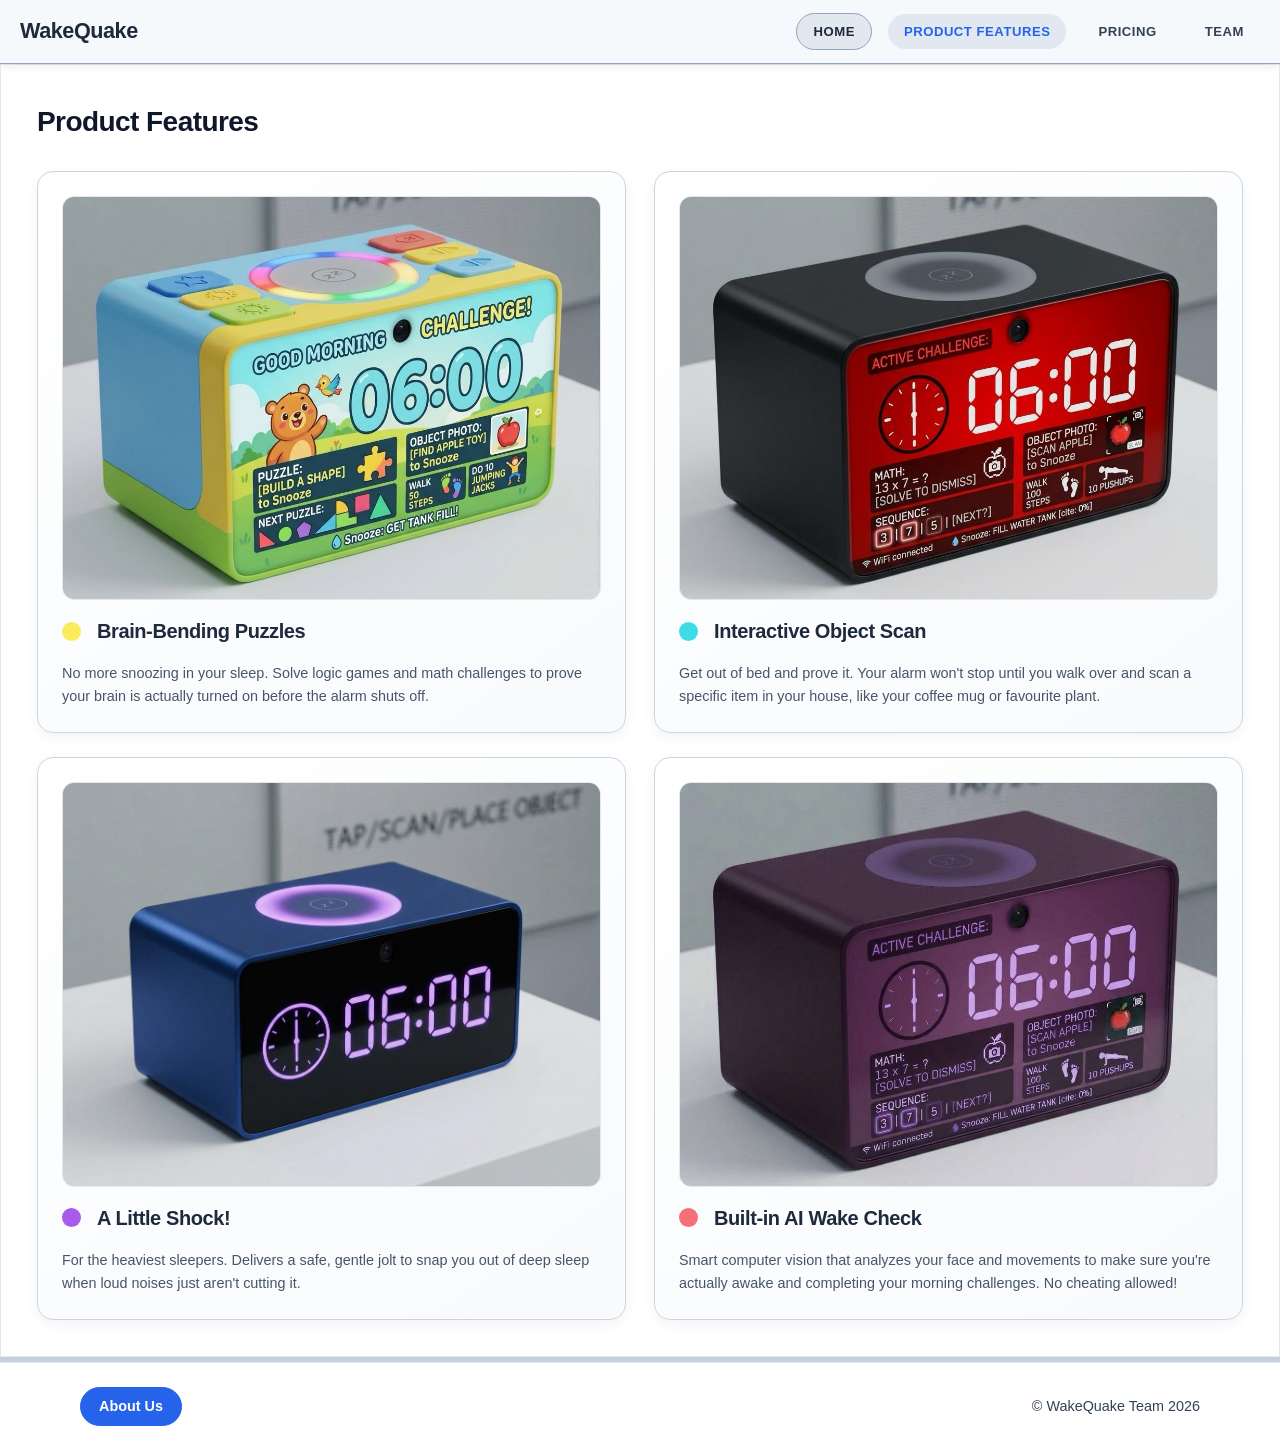
==== features.html @ b78702a9 "Add footers to all pages, update pricing cards, and clean up featured styles" ====
<!DOCTYPE html>
<html lang="en">
<head>
  <meta charset="UTF-8" />
  <meta name="viewport" content="width=device-width, initial-scale=1" />
  <title>WakeQuake - Product Features</title>
  <link rel="stylesheet" href="styles.css" />
</head>
<body>
  <!-- Persistent top navbar -->
  <header class="top-navbar">
    <div class="top-navbar-inner">
      <!-- Name linking to index.html -->
      <a href="index.html" class="brand-title">WakeQuake</a>

      <!-- Mobile nav toggle -->
      <button class="nav-toggle" id="navToggle" aria-label="Toggle navigation" aria-expanded="false" aria-controls="navLinks">
        <span class="nav-toggle-bar"></span>
      </button>

      <!-- Navigation links: Home, Product Features (active), Pricing, Team -->
      <nav class="nav-links" id="navLinks" aria-label="Main navigation">
        <a href="index.html" class="nav-item special-home-btn">Home</a>
        <a href="features.html" class="nav-item active">Product Features</a>
        <a href="pricing.html" class="nav-item">Pricing</a>
        <a href="team.html" class="nav-item">Team</a>
      </nav>
    </div>
  </header>

  <div class="app-frame">

    <!-- Top decorative window controls (the three dashes) -->
    <div class="window-controls">
      <div class="window-btn"></div>
      <div class="window-btn"></div>
      <div class="window-btn"></div>
    </div>

    <!-- Layout -->
    <div class="layout-wrapper">

      <!-- Main content-->
      <main class="main-content">
        <section class="page-card">
          <h1 class="page-title">Product Features</h1>

          <!-- 4 feature cards with mockup imagery -->
          <div class="fgrid">
            <div class="fcard" id="feature-1">
              <img class="fcard-image" src="mockups/image1.png" alt="WakeQuake Classic finish showing a puzzle and object-photo challenge" />
              <div class="flabel"><span class="dot yellow" aria-hidden="true"></span>Brain-Bending Puzzles</div>
              <p class="fcard-text">No more snoozing in your sleep. Solve logic games and math challenges to prove your brain is actually turned on before the alarm shuts off.</p>
            </div>

            <div class="fcard" id="feature-2">
              <img class="fcard-image" src="mockups/image2.png" alt="WakeQuake Active finish showing a math and object-scan challenge" />
              <div class="flabel"><span class="dot cyan" aria-hidden="true"></span>Interactive Object Scan</div>
              <p class="fcard-text">Get out of bed and prove it. Your alarm won't stop until you walk over and scan a specific item in your house, like your coffee mug or favourite plant.</p>
            </div>

            <div class="fcard" id="feature-3">
              <img class="fcard-image" src="mockups/image3.png" alt="WakeQuake Horizon finish with ambient light ring" />
              <div class="flabel"><span class="dot purple" aria-hidden="true"></span>A Little Shock!</div>
              <p class="fcard-text">For the heaviest sleepers. Delivers a safe, gentle jolt to snap you out of deep sleep when loud noises just aren't cutting it.</p>
            </div>

            <div class="fcard" id="feature-4">
              <img class="fcard-image" src="mockups/image4.png" alt="WakeQuake Deluxe finish in deep purple" />
              <div class="flabel"><span class="dot coral" aria-hidden="true"></span>Built-in AI Wake Check</div>
              <p class="fcard-text">Smart computer vision that analyzes your face and movements to make sure you're actually awake and completing your morning challenges. No cheating allowed!</p>
            </div>
          </div>
        </section>
      </main>

    </div>
  </div>

  <footer class="site-footer">
    <div class="site-footer-inner">
      <a href="team.html" class="footer-about-btn">About Us</a>
      <span class="footer-copyright">&copy; WakeQuake Team 2026</span>
    </div>
  </footer>

  <script src="app.js"></script>
</body>
</html>
---- styles.css ----
:root {
  /* Typography */
  --font-sans: 'Inter', -apple-system, BlinkMacSystemFont, 'Segoe UI', Roboto, Helvetica, Arial, sans-serif;

  /* Color Palette - Surfaces */
  --bg-canvas: #cbd5e1;
  --bg-navbar: rgba(248, 250, 252, 0.96);
  --bg-sidebar: #f1f5f9;
  --bg-surface: #ffffff;
  --bg-subtle: #f8fafc;
  --bg-pill: #e2e8f0;
  --bg-sidebar-item: #cbd5e1;
  --bg-sidebar-item-hover: #b9c8d8;

  /* Color Palette - Text */
  --text-heading: #0f172a;
  --text-primary: #1e293b;
  --text-secondary: #334155;
  --text-muted: #475569;
  --text-subtle: #64748b;

  /* Color Palette - Brand & Accents */
  --accent-primary: #2563eb;
  --accent-primary-hover: #1d4ed8;
  --dot-yellow: #f9ed5b;
  --dot-cyan: #3ddce8;
  --dot-purple: #a75bea;
  --dot-coral: #f56f78;

  /* Borders */
  --border-subtle: #e2e8f0;
  --border-default: #cbd5e1;
  --border-strong: #94a3b8;
  --border-hover: #94a3b8;

  /* Layout Dimensions */
  --container-width: 100%;
  --navbar-height: 64px;
  --sidebar-width: 210px;
  --layout-gap: 0;
  --panel-min-height: 650px;

  /* Border Radius */
  --radius-xs: 2px;
  --radius-sm: 6px;
  --radius-md: 12px;
  --radius-lg: 16px;
  --radius-pill: 999px;

  /* Shadows */
  --shadow-navbar: 0 2px 10px rgba(15, 23, 42, 0.08);
  --shadow-panel: 0 2px 6px rgba(15, 23, 42, 0.05);
  --shadow-card: 0 4px 14px rgba(15, 23, 42, 0.05);
  --shadow-card-hover: 0 10px 22px rgba(15, 23, 42, 0.1);

  /* Transitions */
  --transition-fast: 0.15s ease;
  --transition-base: 0.2s ease;
}

/* ==========================================================================
   Reset & Base Styles
   ========================================================================== */

*,
*::before,
*::after {
  box-sizing: border-box;
  margin: 0;
  padding: 0;
}

body {
  font-family: var(--font-sans);
  background-color: var(--bg-canvas);
  color: var(--text-primary);
  margin: 0;
  padding-top: var(--navbar-height);
  padding-bottom: 0;
  line-height: 1.5;
  -webkit-font-smoothing: antialiased;
  overflow-x: hidden;
}

img {
  max-width: 100%;
  display: block;
}

/* ==========================================================================
   Top Navigation Bar
   ========================================================================== */

.top-navbar {
  position: fixed;
  top: 0;
  left: 0;
  width: 100%;
  height: var(--navbar-height);
  background-color: var(--bg-navbar);
  backdrop-filter: blur(10px);
  border-bottom: 1px solid var(--border-strong);
  box-shadow: var(--shadow-navbar);
  z-index: 9999;
  display: flex;
  align-items: center;
  justify-content: center;
}

.top-navbar-inner {
  width: 100%;
  max-width: var(--container-width);
  display: flex;
  align-items: center;
  justify-content: space-between;
  padding: 0 20px;
}

.nav-toggle {
  display: none;
  align-items: center;
  justify-content: center;
  width: 38px;
  height: 38px;
  border-radius: var(--radius-sm);
  border: 1px solid var(--border-strong);
  background-color: var(--bg-pill);
  cursor: pointer;
}

.nav-toggle-bar,
.nav-toggle-bar::before,
.nav-toggle-bar::after {
  content: "";
  display: block;
  width: 18px;
  height: 2px;
  background-color: var(--text-primary);
  position: relative;
  transition: background-color var(--transition-fast);
}

.nav-toggle-bar::before { top: -6px; }
.nav-toggle-bar::after { top: 4px; }

.brand-title {
  font-size: 1.35rem;
  font-weight: 800;
  color: var(--text-primary);
  text-decoration: none;
  letter-spacing: -0.02em;
  display: flex;
  align-items: center;
  transition: color var(--transition-fast);
}

.brand-title:hover {
  color: var(--accent-primary);
}

.nav-links {
  display: flex;
  align-items: center;
  gap: 16px;
}

.nav-item {
  color: var(--text-secondary);
  text-decoration: none;
  font-size: 0.82rem;
  font-weight: 700;
  letter-spacing: 0.04em;
  text-transform: uppercase;
  padding: 8px 16px;
  border-radius: var(--radius-pill);
  transition: all var(--transition-base);
}

.nav-item:hover,
.nav-item.active {
  color: var(--accent-primary);
  background-color: var(--bg-pill);
}

.special-home-btn {
  display: inline-flex;
  align-items: center;
  background-color: var(--bg-pill);
  border: 1px solid var(--border-strong);
  color: var(--text-primary);
  font-weight: 800;
}

.special-home-btn:hover,
.special-home-btn.active {
  background-color: var(--accent-primary);
  color: var(--bg-surface);
  border-color: var(--accent-primary);
}

/* ==========================================================================
   Workspace Frame & Shared Layout
   ========================================================================== */

.app-frame {
  width: 100%;
  max-width: var(--container-width);
  min-height: calc(100vh - var(--navbar-height));
  margin: 0;
  padding: 0;
  display: flex;
  flex-direction: column;
  gap: 0;
}

.window-controls {
  display: none;
  justify-content: flex-end;
  gap: 6px;
}

.window-btn {
  width: 18px;
  height: 8px;
  background-color: var(--bg-pill);
  border-radius: var(--radius-xs);
}

.layout-wrapper {
  width: 100%;
  flex: 1;
  min-height: var(--panel-min-height);
  display: flex;
  align-items: stretch;
  gap: var(--layout-gap);
}

/* ==========================================================================
   Sidebar
   ========================================================================== */

.sidebar {
  flex: 0 0 var(--sidebar-width);
  background-color: var(--bg-sidebar);
  border-radius: 0;
  padding: 20px 14px;
  box-shadow: var(--shadow-panel);
  border: 1px solid var(--border-default);
  display: flex;
  flex-direction: column;
  gap: 24px;
  /* Stays visible while the page scrolls */
  position: sticky;
  top: var(--navbar-height);
  align-self: flex-start;
  height: calc(100vh - var(--navbar-height));
  overflow-y: auto;
}

.sidebar-title-pill {
  width: 140px;
  height: 30px;
  margin: 0 auto;
  flex: none;
  background-color: var(--bg-pill);
  border-radius: var(--radius-pill);
  font-size: 0.85rem;
  font-weight: 700;
  display: flex;
  align-items: center;
  justify-content: center;
  color: var(--text-primary);
  border: 1px solid var(--border-default);
}

.sidebar-list,
.fnav {
  display: flex;
  flex-direction: column;
  gap: 16px;
  min-width: 0;
}

.variety-item,
.fnav a {
  width: 100%;
  min-height: 64px;
  min-width: 0;
  background-color: var(--bg-sidebar-item);
  border-radius: var(--radius-md);
}

.variety-item {
  display: flex;
  flex-direction: column;
  align-items: center;
  justify-content: center;
  gap: 8px;
  padding: 10px;
  overflow: hidden;
  min-width: 0;
  background-color: var(--bg-surface);
  border: 2px solid var(--border-default);
  font: inherit;
  color: inherit;
  text-decoration: none;
  cursor: pointer;
  transition: all var(--transition-base);
}

.variety-item:hover,
.variety-item:focus-visible {
  border-color: var(--border-hover);
  transform: translateX(3px);
}

.variety-item.active {
  border-color: var(--accent-primary);
  box-shadow: var(--shadow-card);
}

.variety-item.active .variety-label {
  color: var(--accent-primary);
}

.variety-thumb {
  width: 100%;
  height: 56px;
  object-fit: contain;
}

.variety-label {
  font-size: 0.72rem;
  font-weight: 700;
  color: var(--text-secondary);
  text-transform: uppercase;
  letter-spacing: 0.04em;
}

.fnav a {
  display: flex;
  align-items: center;
  gap: 12px;
  padding: 12px 14px;
  color: var(--text-primary);
  text-decoration: none;
  font-size: 0.9rem;
  font-weight: 700;
  transition: all var(--transition-base);
}

.fnav a:hover,
.fnav a:focus-visible {
  transform: translateX(3px);
  background-color: var(--bg-sidebar-item-hover);
  outline: 3px solid rgba(30, 41, 59, 0.16);
  outline-offset: 2px;
}

.fnav a.active {
  background-color: var(--accent-primary);
  color: var(--bg-surface);
}

/* Team initials in the sidebar */
.mini-avatar {
  flex: none;
  width: 30px;
  height: 30px;
  border-radius: 50%;
  display: flex;
  align-items: center;
  justify-content: center;
  font-size: 0.72rem;
  font-weight: 800;
  background-color: var(--bg-surface);
  color: var(--accent-primary);
  border: 1px solid var(--border-default);
}

/* Feature color gallery */
.swatch-panel {
  display: flex;
  flex-direction: column;
  gap: 14px;
}

.sidebar-subtitle {
  font-size: 0.75rem;
  font-weight: 800;
  letter-spacing: 0.06em;
  text-transform: uppercase;
  color: var(--text-secondary);
  padding-top: 14px;
  border-top: 1px solid var(--border-default);
}

.swatch-group {
  display: flex;
  flex-direction: column;
  gap: 6px;
}

.swatch-group-label {
  font-size: 0.72rem;
  font-weight: 700;
  color: var(--text-muted);
}

.swatch-row {
  display: grid;
  grid-template-columns: repeat(3, minmax(0, 1fr));
  gap: 6px;
}

.swatch {
  aspect-ratio: 1;
  padding: 0;
  border: 2px solid var(--border-default);
  border-radius: var(--radius-sm);
  background-color: var(--bg-surface);
  overflow: hidden;
  cursor: pointer;
  transition: border-color var(--transition-fast), transform var(--transition-fast);
}

.swatch img {
  width: 100%;
  height: 100%;
  object-fit: cover;
}

.swatch:hover,
.swatch:focus-visible {
  border-color: var(--border-hover);
  transform: scale(1.05);
}

.swatch.active {
  border-color: var(--accent-primary);
}

/* Card highlighted after a sidebar click */
.is-highlighted {
  animation: highlight-pulse 1.4s ease;
}

@keyframes highlight-pulse {
  0%, 60% {
    border-color: var(--accent-primary);
    box-shadow: 0 0 0 4px rgba(30, 41, 59, 0.18), var(--shadow-card-hover);
  }
}

/* ==========================================================================
   Main Content & Shared Containers
   ========================================================================== */

.main-content {
  flex: 1;
  min-width: 0;
  display: flex;
  flex-direction: column;
  gap: 0;
}

.page-card {
  flex: 1;
  background-color: var(--bg-surface);
  border-radius: 0;
  padding: 36px;
  box-shadow: var(--shadow-panel);
  border: 1px solid var(--border-subtle);
  display: flex;
  flex-direction: column;
}

.page-title {
  font-size: 1.75rem;
  font-weight: 800;
  color: var(--text-heading);
  letter-spacing: -0.02em;
  margin-bottom: 28px;
}

/* ==========================================================================
   Home Page Components
   ========================================================================== */

.hero-card {
  flex: 1;
  min-height: 510px;
  background-color: var(--bg-surface);
  border-radius: 0;
  display: flex;
  padding: 36px;
  gap: 36px;
  box-shadow: var(--shadow-panel);
  border: 1px solid var(--border-subtle);
}

/* Product Gallery (left side of hero) */
.product-gallery {
  flex: 0 0 380px;
  display: flex;
  flex-direction: column;
  gap: 14px;
}

.gallery-main {
  flex: 1;
  min-height: 300px;
  background-color: var(--bg-subtle);
  border-radius: var(--radius-md);
  border: 1px solid var(--border-subtle);
  display: flex;
  align-items: center;
  justify-content: center;
  overflow: hidden;
}

.hero-image {
  max-width: 100%;
  width: 100%;
  max-height: 340px;
  object-fit: contain;
  transition: opacity var(--transition-base);
}

.gallery-thumbs {
  display: flex;
  gap: 10px;
}

.gallery-thumb {
  flex: 1;
  min-width: 0;
  height: 64px;
  padding: 0;
  background-color: var(--bg-subtle);
  border: 2px solid var(--border-default);
  border-radius: var(--radius-sm);
  cursor: pointer;
  display: flex;
  align-items: center;
  justify-content: center;
  overflow: hidden;
  transition: border-color var(--transition-fast);
}

.gallery-thumb img {
  width: 100%;
  height: 100%;
  object-fit: contain;
}

.gallery-thumb:hover,
.gallery-thumb:focus-visible {
  border-color: var(--border-hover);
}

.gallery-thumb.active {
  border-color: var(--accent-primary);
}

/* Product Info (right side of hero) */
.product-info {
  flex: 1;
  min-width: 0;
  display: flex;
  flex-direction: column;
  gap: 14px;
}

.product-title {
  font-size: 1.6rem;
  font-weight: 800;
  color: var(--text-heading);
  letter-spacing: -0.02em;
  line-height: 1.25;
}

.product-tagline {
  font-size: 1rem;
  color: var(--text-muted);
}

.rating-row {
  display: flex;
  align-items: center;
  gap: 10px;
}

.stars {
  color: #f5b50a;
  font-size: 1.05rem;
  letter-spacing: 2px;
}

.rating-count {
  font-size: 0.85rem;
  color: var(--accent-primary);
  font-weight: 600;
}

.price-row {
  display: flex;
  align-items: baseline;
  gap: 10px;
  padding: 14px 0;
  border-top: 1px solid var(--border-subtle);
  border-bottom: 1px solid var(--border-subtle);
}

.price-now {
  font-size: 2rem;
  font-weight: 800;
  color: var(--text-heading);
}

.price-old {
  font-size: 1rem;
  color: var(--text-subtle);
  text-decoration: line-through;
}

.price-save {
  font-size: 0.82rem;
  font-weight: 700;
  color: #15803d;
  background-color: #dcfce7;
  padding: 3px 10px;
  border-radius: var(--radius-pill);
}

.badge-row {
  display: flex;
  flex-wrap: wrap;
  gap: 8px;
}

.badge {
  font-size: 0.72rem;
  font-weight: 700;
  letter-spacing: 0.02em;
  padding: 6px 12px;
  border-radius: var(--radius-pill);
  background-color: var(--bg-pill);
  color: var(--text-secondary);
  border: 1px solid var(--border-default);
}

.badge.accent {
  background-color: var(--accent-primary);
  color: var(--bg-surface);
  border-color: var(--accent-primary);
}

.bullet-list {
  display: flex;
  flex-direction: column;
  gap: 10px;
}

.bullet-list li {
  display: flex;
  align-items: flex-start;
  gap: 10px;
  font-size: 0.9rem;
  color: var(--text-secondary);
  line-height: 1.5;
}

.bullet-list li::before {
  content: "";
  flex: none;
  width: 8px;
  height: 8px;
  margin-top: 6px;
  border-radius: 50%;
  background-color: var(--accent-primary);
}

.bullet-list strong {
  color: var(--text-primary);
}

.cta-row {
  display: flex;
  flex-wrap: wrap;
  gap: 12px;
  margin-top: 6px;
}

.btn-primary,
.btn-secondary {
  display: inline-flex;
  align-items: center;
  justify-content: center;
  padding: 13px 28px;
  border-radius: var(--radius-pill);
  font-size: 0.85rem;
  font-weight: 800;
  letter-spacing: 0.03em;
  text-transform: uppercase;
  text-decoration: none;
  border: 1px solid transparent;
  cursor: pointer;
  transition: all var(--transition-base);
}

.btn-primary {
  background-color: var(--accent-primary);
  color: var(--bg-surface);
}

.btn-primary:hover,
.btn-primary:focus-visible {
  background-color: var(--accent-primary-hover);
}

.btn-secondary {
  background-color: var(--bg-pill);
  color: var(--text-primary);
  border-color: var(--border-default);
}

.btn-secondary:hover,
.btn-secondary:focus-visible {
  background-color: var(--bg-sidebar-item-hover);
}

/* Highlights grid (Why WakeQuake) */
.highlights-grid {
  display: grid;
  grid-template-columns: repeat(4, minmax(0, 1fr));
  gap: 20px;
}

.highlight-item {
  display: flex;
  flex-direction: column;
  gap: 10px;
}

.highlight-item .dot {
  width: 22px;
  height: 22px;
}

.highlight-title {
  font-size: 0.95rem;
  font-weight: 800;
  color: var(--text-primary);
}

.highlight-text {
  font-size: 0.85rem;
  color: var(--text-muted);
  line-height: 1.5;
}

.summary-card {
  min-height: 120px;
  background-color: var(--bg-sidebar);
  border-radius: 0;
  padding: 18px 24px;
  box-shadow: var(--shadow-panel);
  border: 1px solid var(--border-default);
  display: flex;
  flex-direction: column;
  justify-content: center;
}

.summary-title {
  font-size: 0.95rem;
  font-weight: 700;
  color: var(--text-primary);
  margin-bottom: 6px;
}

.summary-text {
  font-size: 0.85rem;
  color: var(--text-muted);
  line-height: 1.5;
}

/* ==========================================================================
   Shared Interactive / Content Cards (Features, Pricing, Team)
   ========================================================================== */

.fcard,
.pricing-card,
.member-card {
  background: linear-gradient(145deg, var(--bg-surface), var(--bg-subtle));
  border: 1px solid var(--border-default);
  border-radius: var(--radius-lg);
  box-shadow: var(--shadow-card);
  transition: transform var(--transition-base), box-shadow var(--transition-base), border-color var(--transition-base);
}

.fcard:hover,
.fcard:focus-visible,
.pricing-card:hover,
.member-card:hover {
  transform: translateY(-4px);
  border-color: var(--border-hover);
  box-shadow: var(--shadow-card-hover);
}

/* ==========================================================================
   Product Features Page
   ========================================================================== */

.fgrid {
  display: grid;
  grid-template-columns: repeat(2, minmax(0, 1fr));
  gap: 24px 28px;
}

.fcard {
  padding: 24px;
  display: flex;
  flex-direction: column;
  gap: 16px;
  color: var(--text-primary);
  text-decoration: none;
  scroll-margin-top: calc(var(--navbar-height) + 20px);
}

.fcard:focus-visible {
  outline: 3px solid rgba(30, 41, 59, 0.14);
  outline-offset: 2px;
}

.fcard-image {
  width: 100%;
  aspect-ratio: 4 / 3;
  object-fit: cover;
  border-radius: var(--radius-md);
  background-color: var(--bg-subtle);
  border: 1px solid var(--border-subtle);
}

.flabel {
  display: flex;
  align-items: center;
  gap: 16px;
  font-size: 1.25rem;
  font-weight: 700;
  letter-spacing: -0.02em;
}

.fcard-text {
  font-size: 0.9rem;
  color: var(--text-muted);
  line-height: 1.6;
}

.dot {
  width: 19px;
  height: 19px;
  flex: none;
  border-radius: 50%;
}

.yellow { background-color: var(--dot-yellow); }
.cyan   { background-color: var(--dot-cyan); }
.purple { background-color: var(--dot-purple); }
.coral  { background-color: var(--dot-coral); }

/* ==========================================================================
   Pricing Page
   ========================================================================== */

.pricing-grid {
  display: grid;
  grid-template-columns: repeat(3, minmax(0, 1fr));
  gap: 20px;
}

.pricing-card {
  position: relative;
  padding: 28px 20px;
  display: flex;
  flex-direction: column;
  justify-content: space-between;
  min-height: 240px;
  text-align: center;
}

.pricing-ribbon {
  position: absolute;
  top: -12px;
  left: 50%;
  transform: translateX(-50%);
  background-color: var(--accent-primary);
  color: var(--bg-surface);
  font-size: 0.68rem;
  font-weight: 800;
  letter-spacing: 0.05em;
  text-transform: uppercase;
  padding: 5px 14px;
  border-radius: var(--radius-pill);
  white-space: nowrap;
}

.tier-image {
  width: 100%;
  height: 150px;
  object-fit: contain;
  background-color: var(--bg-subtle);
  border-radius: var(--radius-md);
  margin-bottom: 18px;
}

.tier-audience {
  font-size: 0.82rem;
  color: var(--text-muted);
  margin-bottom: 16px;
  min-height: 36px;
}

.tier-features {
  list-style: none;
  text-align: left;
  display: flex;
  flex-direction: column;
  gap: 8px;
  margin-bottom: 24px;
  font-size: 0.85rem;
  color: var(--text-secondary);
}

.tier-features li {
  display: flex;
  align-items: flex-start;
  gap: 8px;
}

.tier-features li::before {
  content: "";
  flex: none;
  width: 7px;
  height: 7px;
  margin-top: 6px;
  border-radius: 50%;
  background-color: var(--accent-primary);
}

.tier-name {
  font-size: 1.2rem;
  font-weight: 800;
  color: var(--text-primary);
  margin-bottom: 12px;
}

.tier-price-box {
  margin-bottom: 24px;
  display: flex;
  align-items: baseline;
  justify-content: center;
  gap: 4px;
}

.tier-price {
  font-size: 2.2rem;
  font-weight: 800;
  color: var(--text-heading);
}

.tier-period {
  font-size: 0.85rem;
  color: var(--text-subtle);
}

.tier-btn {
  display: block;
  width: 100%;
  padding: 10px 0;
  text-align: center;
  border-radius: var(--radius-pill);
  text-decoration: none;
  font-size: 0.82rem;
  font-weight: 700;
  letter-spacing: 0.03em;
  text-transform: uppercase;
  background-color: var(--bg-pill);
  color: var(--text-primary);
  border: 1px solid var(--border-default);
  transition: all var(--transition-base);
}

.tier-btn:hover,
.tier-btn:focus-visible {
  background-color: var(--accent-primary);
  color: var(--bg-surface);
  border-color: var(--accent-primary);
}

/* ==========================================================================
   Team Page
   ========================================================================== */

.team-grid {
  display: grid;
  grid-template-columns: repeat(3, minmax(0, 1fr));
  gap: 20px;
}

.member-card {
  padding: 24px 20px;
  display: flex;
  flex-direction: column;
  align-items: center;
  text-align: center;
}

.avatar-pill {
  width: 56px;
  height: 56px;
  border-radius: 50%;
  background-color: var(--bg-pill);
  border: 2px solid var(--border-strong);
  display: flex;
  align-items: center;
  justify-content: center;
  font-size: 1.2rem;
  font-weight: 800;
  color: var(--accent-primary);
  margin-bottom: 14px;
}

.member-name {
  font-size: 1.05rem;
  font-weight: 800;
  color: var(--text-primary);
  margin-bottom: 10px;
}

.member-id-pill {
  display: inline-block;
  padding: 4px 12px;
  background-color: var(--bg-pill);
  border-radius: var(--radius-pill);
  font-size: 0.8rem;
  font-weight: 600;
  color: var(--text-secondary);
  border: 1px solid var(--border-default);
}

/* ==========================================================================
   Responsive Breakpoints
   ========================================================================== */

/* Tablet */
@media (max-width: 1024px) {
  .layout-wrapper {
    flex-direction: column;
    min-height: 0;
  }

  .sidebar {
    flex: 0 0 auto;
    width: 100%;
    flex-direction: row;
    flex-wrap: wrap;
    align-items: stretch;
    gap: 14px;
    position: static;
    height: auto;
    overflow: visible;
  }

  .swatch-panel {
    flex: 1 1 100%;
    flex-direction: row;
    flex-wrap: wrap;
  }

  .sidebar-subtitle {
    flex: 1 1 100%;
  }

  .swatch-group {
    flex: 1 1 160px;
  }

  .sidebar-title-pill {
    margin: 0;
    flex: 0 0 auto;
  }

  .sidebar-list,
  .fnav {
    flex-direction: row;
    flex: 1;
    gap: 14px;
  }

  .variety-item {
    margin-top: 0 !important;
  }

  .hero-card {
    flex-direction: column;
  }

  .product-gallery {
    flex: 0 0 auto;
  }

  .highlights-grid {
    grid-template-columns: repeat(2, minmax(0, 1fr));
  }
}

/* Mobile */
@media (max-width: 768px) {
  body {
    padding-top: var(--navbar-height);
  }

  .top-navbar-inner {
    padding: 0 16px;
  }

  .nav-toggle {
    display: inline-flex;
  }

  .nav-links {
    display: none;
    position: absolute;
    top: var(--navbar-height);
    left: 0;
    width: 100%;
    flex-direction: column;
    align-items: stretch;
    gap: 4px;
    padding: 12px 16px;
    background-color: var(--bg-navbar);
    backdrop-filter: blur(10px);
    border-bottom: 1px solid var(--border-strong);
    box-shadow: var(--shadow-navbar);
  }

  .nav-links.open {
    display: flex;
  }

  .nav-item,
  .special-home-btn {
    width: 100%;
    text-align: center;
  }

  .app-frame {
    padding: 0;
  }

  .sidebar {
    flex-direction: column;
  }

  .sidebar-list,
  .fnav {
    flex-direction: row;
    flex-wrap: wrap;
  }

  .variety-item,
  .fnav a {
    flex: 1 1 calc(33.333% - 10px);
  }

  .page-card,
  .features-card,
  .pricing-card-container,
  .team-card-container {
    padding: 22px;
  }

  .page-title {
    font-size: 1.4rem;
    margin-bottom: 18px;
  }

  .fgrid,
  .pricing-grid,
  .team-grid,
  .highlights-grid {
    grid-template-columns: 1fr;
  }

  .gallery-thumbs {
    gap: 8px;
  }

  .product-title {
    font-size: 1.3rem;
  }

  .price-row {
    flex-wrap: wrap;
  }

  .cta-row {
    flex-direction: column;
  }

  .btn-primary,
  .btn-secondary {
    width: 100%;
  }
}

/* Small mobile */
@media (max-width: 480px) {
  .sidebar-list,
  .fnav {
    flex-wrap: wrap;
  }

  .variety-item,
  .fnav a {
    flex: 1 1 calc(50% - 8px);
  }

  .gallery-thumbs {
    flex-wrap: wrap;
  }

  .gallery-thumb {
    flex: 1 1 calc(33.333% - 7px);
  }
}

/* Full-width homepage hero banner */
.full-hero-banner {
  position: relative;
  width: 100%;
  height: 100vh;
  min-height: 520px;
  overflow: hidden;
  background-color: #000000;
  display: flex;
  align-items: center;
  justify-content: center;
}

.full-hero-bg {
  position: absolute;
  inset: 0;
  width: 100%;
  height: 100%;
  object-fit: cover;
  opacity: 0.6;
}

.full-hero-overlay {
  position: relative;
  z-index: 1;
  text-align: center;
  padding: 0 24px;
}

.full-hero-title {
  margin: 0;
  font-family: Helvetica, "Helvetica Neue", Arial, sans-serif;
  font-weight: 700;
  font-size: clamp(3rem, 8vw, 6.5rem);
  color: #ffffff;
  letter-spacing: -0.02em;
  text-shadow: 0 4px 24px rgba(0, 0, 0, 0.45);
}

/* Hero title fade-in from bottom on load */
@keyframes heroFadeInUp {
  from {
    opacity: 0;
    transform: translateY(28px);
  }
  to {
    opacity: 1;
    transform: translateY(0);
  }
}

.full-hero-title {
  animation: heroFadeInUp 0.9s cubic-bezier(0.22, 1, 0.36, 1) forwards;
}

/* Hide navbar initially on homepage and reveal on scroll */
.top-navbar.navbar-scroll-reveal {
  position: fixed;
  top: 0;
  left: 0;
  right: 0;
  z-index: 1000;
  opacity: 0;
  transform: translateY(-100%);
  pointer-events: none;
  transition: opacity 0.35s ease, transform 0.35s ease;
}

.top-navbar.navbar-scroll-reveal.is-visible {
  opacity: 1;
  transform: translateY(0);
  pointer-events: auto;
}

body.home-page {
  padding-top: 0;
}

/* Filler heading & body next to alarm clock gallery, fading in from right */
.hero-filler-info {
  display: flex;
  flex-direction: column;
  justify-content: center;
  gap: 14px;
  opacity: 0;
  transform: translateX(36px);
  transition: opacity 0.75s cubic-bezier(0.22, 1, 0.36, 1),
              transform 0.75s cubic-bezier(0.22, 1, 0.36, 1);
}

.hero-filler-info.is-visible {
  opacity: 1;
  transform: translateX(0);
}

.hero-filler-heading {
  margin: 0;
  font-size: 1.75rem;
  font-weight: 700;
  color: var(--text-primary, #111827);
  line-height: 1.25;
}

.hero-filler-body {
  margin: 0;
  font-size: 1rem;
  line-height: 1.65;
  color: var(--text-secondary, #4b5563);
}

img.avatar-pill {
  object-fit: cover;
}

.hero-filler-btn {
  display: inline-block;
  align-self: flex-start;
  margin-top: 6px;
  padding: 12px 24px;
  border-radius: 999px;
  background-color: var(--accent-primary);
  color: #ffffff;
  font-weight: 600;
  font-size: 0.95rem;
  text-decoration: none;
  border: 1px solid var(--accent-primary);
  transition: background-color 0.2s ease, color 0.2s ease;
  cursor: pointer;
}

.hero-filler-btn:hover {
  background-color: #ffffff;
  color: var(--accent-primary);
}

body.page-fade-out {
  opacity: 0;
  transition: opacity 0.1s ease;
}

.site-footer {
  width: 100%;
  padding: 24px 32px;
  margin-top: 5px;
  border-top: 1px solid var(--border-subtle, #e5e7eb);
  background-color: var(--bg-surface, #ffffff);
}

.site-footer-inner {
  max-width: 1120px;
  margin: 0 auto;
  display: flex;
  align-items: center;
  justify-content: space-between;
  flex-wrap: wrap;
  gap: 12px;
}

.footer-about-btn {
  display: inline-flex;
  align-items: center;
  padding: 8px 18px;
  border-radius: 999px;
  background-color: var(--accent-primary);
  color: #ffffff;
  font-weight: 600;
  font-size: 0.9rem;
  text-decoration: none;
  border: 1px solid var(--accent-primary);
  transition: background-color 0.2s ease, color 0.2s ease;
}

.footer-about-btn:hover {
  background-color: #ffffff;
  color: var(--accent-primary);
}

.footer-copyright {
  margin-left: auto;
  font-size: 0.9rem;
  color: var(--text-secondary, #4b5563);
}
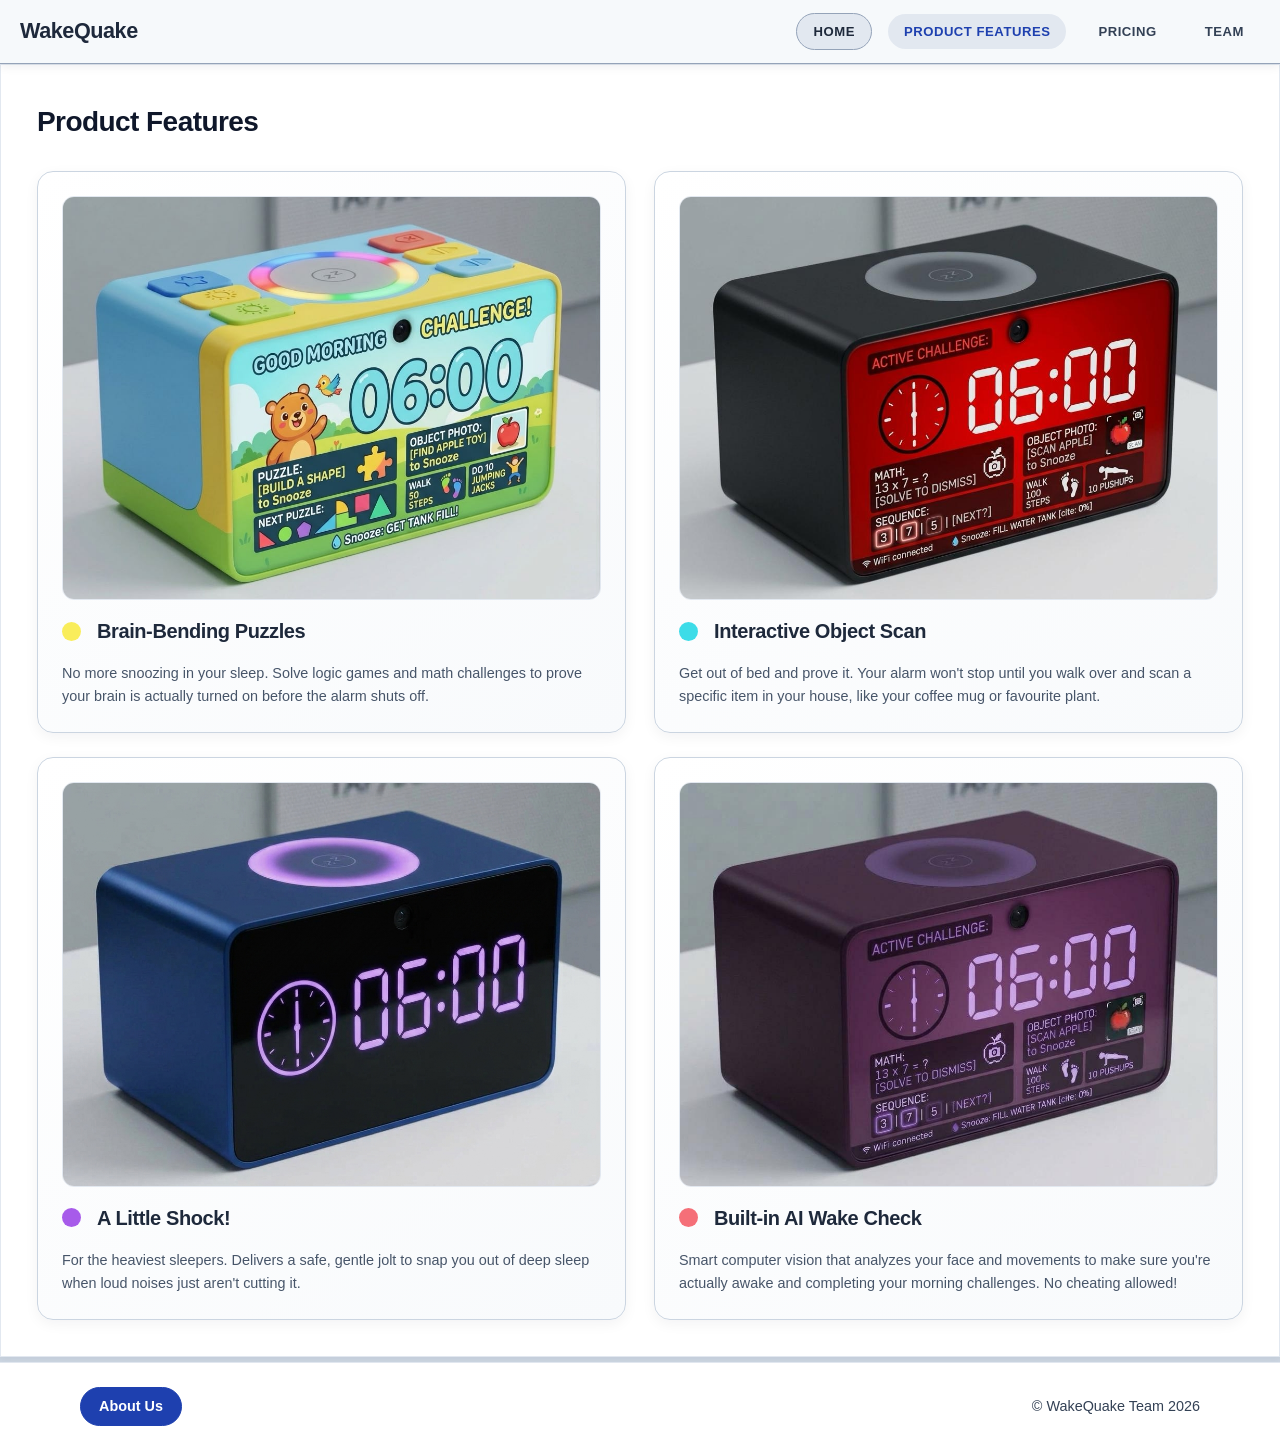
==== commit e502627d: "Update feature image in features.html" ====
--- a/features.html
+++ b/features.html
@@ -30,13 +30,6 @@
 
   <div class="app-frame">
 
-    <!-- Top decorative window controls (the three dashes) -->
-    <div class="window-controls">
-      <div class="window-btn"></div>
-      <div class="window-btn"></div>
-      <div class="window-btn"></div>
-    </div>
-
     <!-- Layout -->
     <div class="layout-wrapper">
 
@@ -60,7 +53,7 @@
             </div>
 
             <div class="fcard" id="feature-3">
-              <img class="fcard-image" src="mockups/image3.png" alt="WakeQuake Horizon finish with ambient light ring" />
+              <img class="fcard-image" src="mockups/image_purple.jpg" alt="WakeQuake Horizon finish with ambient light ring" />
               <div class="flabel"><span class="dot purple" aria-hidden="true"></span>A Little Shock!</div>
               <p class="fcard-text">For the heaviest sleepers. Delivers a safe, gentle jolt to snap you out of deep sleep when loud noises just aren't cutting it.</p>
             </div>
--- a/styles.css
+++ b/styles.css
@@ -20,8 +20,8 @@
   --text-subtle: #64748b;
 
   /* Color Palette - Brand & Accents */
-  --accent-primary: #2563eb;
-  --accent-primary-hover: #1d4ed8;
+  --accent-primary: #1e40af;
+  --accent-primary-hover: #1e3a8a;
   --dot-yellow: #f9ed5b;
   --dot-cyan: #3ddce8;
   --dot-purple: #a75bea;
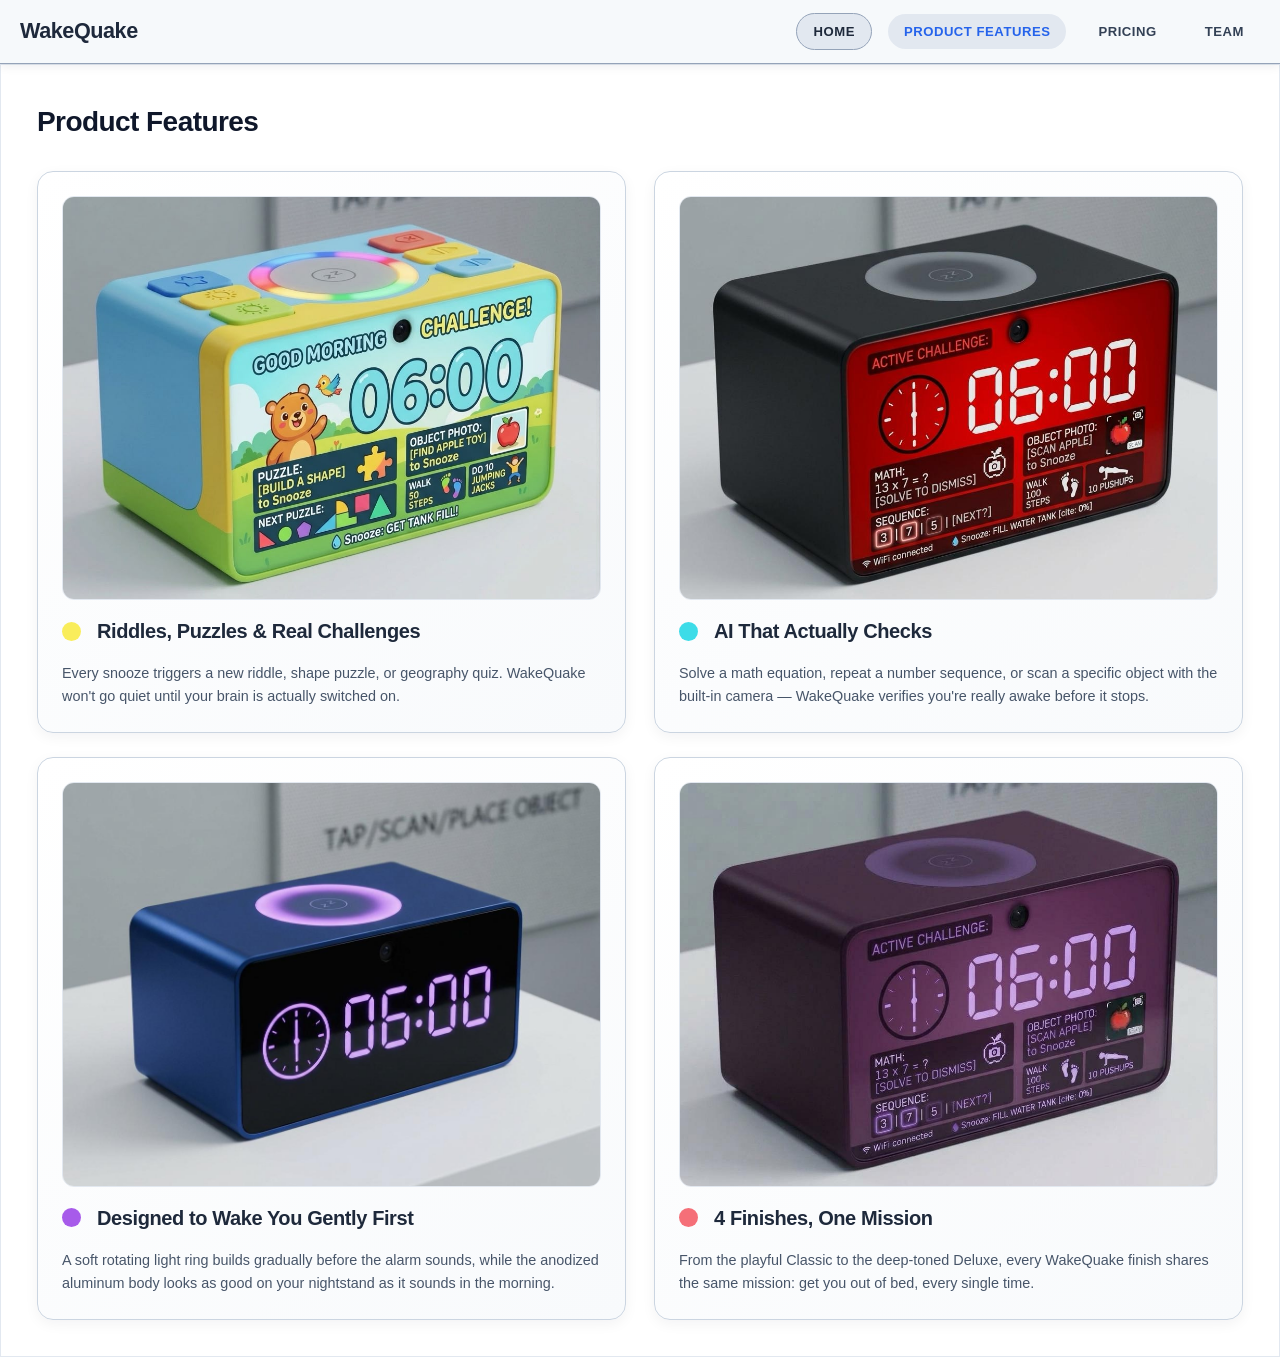
==== commit 189f98b8: "Merge: résolution du conflit features.html, CSS interne déplacé dans styles.css, bandeau d'accueil a" ====
--- a/features.html
+++ b/features.html
@@ -1,5 +1,5 @@
-<!DOCTYPE html>
-<html lang="en">
+<!doctype html>
+<html lang="fr">
 <head>
   <meta charset="UTF-8" />
   <meta name="viewport" content="width=device-width, initial-scale=1" />
@@ -30,6 +30,13 @@
 
   <div class="app-frame">
 
+    <!-- ADDED: Top decorative window controls (the three dashes) -->
+    <div class="window-controls">
+      <div class="window-btn"></div>
+      <div class="window-btn"></div>
+      <div class="window-btn"></div>
+    </div>
+
     <!-- Layout -->
     <div class="layout-wrapper">
 
@@ -40,29 +47,29 @@
 
           <!-- 4 feature cards with mockup imagery -->
           <div class="fgrid">
-            <div class="fcard" id="feature-1">
+            <a class="fcard" id="feature-1" href="#feature-1">
               <img class="fcard-image" src="mockups/image1.png" alt="WakeQuake Classic finish showing a puzzle and object-photo challenge" />
-              <div class="flabel"><span class="dot yellow" aria-hidden="true"></span>Brain-Bending Puzzles</div>
-              <p class="fcard-text">No more snoozing in your sleep. Solve logic games and math challenges to prove your brain is actually turned on before the alarm shuts off.</p>
-            </div>
+              <div class="flabel"><span class="dot yellow" aria-hidden="true"></span>Riddles, Puzzles &amp; Real Challenges</div>
+              <p class="fcard-text">Every snooze triggers a new riddle, shape puzzle, or geography quiz. WakeQuake won't go quiet until your brain is actually switched on.</p>
+            </a>
 
-            <div class="fcard" id="feature-2">
+            <a class="fcard" id="feature-2" href="#feature-2">
               <img class="fcard-image" src="mockups/image2.png" alt="WakeQuake Active finish showing a math and object-scan challenge" />
-              <div class="flabel"><span class="dot cyan" aria-hidden="true"></span>Interactive Object Scan</div>
-              <p class="fcard-text">Get out of bed and prove it. Your alarm won't stop until you walk over and scan a specific item in your house, like your coffee mug or favourite plant.</p>
-            </div>
+              <div class="flabel"><span class="dot cyan" aria-hidden="true"></span>AI That Actually Checks</div>
+              <p class="fcard-text">Solve a math equation, repeat a number sequence, or scan a specific object with the built-in camera — WakeQuake verifies you're really awake before it stops.</p>
+            </a>
 
-            <div class="fcard" id="feature-3">
-              <img class="fcard-image" src="mockups/image_purple.jpg" alt="WakeQuake Horizon finish with ambient light ring" />
-              <div class="flabel"><span class="dot purple" aria-hidden="true"></span>A Little Shock!</div>
-              <p class="fcard-text">For the heaviest sleepers. Delivers a safe, gentle jolt to snap you out of deep sleep when loud noises just aren't cutting it.</p>
-            </div>
+            <a class="fcard" id="feature-3" href="#feature-3">
+              <img class="fcard-image" src="mockups/image3.png" alt="WakeQuake Horizon finish with ambient light ring" />
+              <div class="flabel"><span class="dot purple" aria-hidden="true"></span>Designed to Wake You Gently First</div>
+              <p class="fcard-text">A soft rotating light ring builds gradually before the alarm sounds, while the anodized aluminum body looks as good on your nightstand as it sounds in the morning.</p>
+            </a>
 
-            <div class="fcard" id="feature-4">
+            <a class="fcard" id="feature-4" href="#feature-4">
               <img class="fcard-image" src="mockups/image4.png" alt="WakeQuake Deluxe finish in deep purple" />
-              <div class="flabel"><span class="dot coral" aria-hidden="true"></span>Built-in AI Wake Check</div>
-              <p class="fcard-text">Smart computer vision that analyzes your face and movements to make sure you're actually awake and completing your morning challenges. No cheating allowed!</p>
-            </div>
+              <div class="flabel"><span class="dot coral" aria-hidden="true"></span>4 Finishes, One Mission</div>
+              <p class="fcard-text">From the playful Classic to the deep-toned Deluxe, every WakeQuake finish shares the same mission: get you out of bed, every single time.</p>
+            </a>
           </div>
         </section>
       </main>
@@ -70,13 +77,6 @@
     </div>
   </div>
 
-  <footer class="site-footer">
-    <div class="site-footer-inner">
-      <a href="team.html" class="footer-about-btn">About Us</a>
-      <span class="footer-copyright">&copy; WakeQuake Team 2026</span>
-    </div>
-  </footer>
-
   <script src="app.js"></script>
 </body>
 </html>
--- a/styles.css
+++ b/styles.css
@@ -20,8 +20,8 @@
   --text-subtle: #64748b;
 
   /* Color Palette - Brand & Accents */
-  --accent-primary: #1e40af;
-  --accent-primary-hover: #1e3a8a;
+  --accent-primary: #2563eb;
+  --accent-primary-hover: #1d4ed8;
   --dot-yellow: #f9ed5b;
   --dot-cyan: #3ddce8;
   --dot-purple: #a75bea;
@@ -760,16 +760,11 @@
   line-height: 1.5;
 }
 
-.summary-card {
-  min-height: 120px;
-  background-color: var(--bg-sidebar);
-  border-radius: 0;
-  padding: 18px 24px;
-  box-shadow: var(--shadow-panel);
-  border: 1px solid var(--border-default);
-  display: flex;
-  flex-direction: column;
-  justify-content: center;
+/* Summary intro shown at the top of the home page's highlights card */
+.summary-block {
+  padding-bottom: 24px;
+  margin-bottom: 28px;
+  border-bottom: 1px solid var(--border-subtle);
 }
 
 .summary-title {
@@ -887,6 +882,11 @@
   justify-content: space-between;
   min-height: 240px;
   text-align: center;
+}
+
+.pricing-card.featured {
+  border-color: var(--accent-primary);
+  box-shadow: var(--shadow-card-hover);
 }
 
 .pricing-ribbon {
@@ -1236,185 +1236,130 @@
   }
 }
 
-/* Full-width homepage hero banner */
+/* ==========================================================================
+   Features Mockup (mockups/features_mockups.html)
+   Styles moved from the page's inline <style> block. Every rule is scoped
+   to body.features-mockup so it cannot affect the other pages.
+   ========================================================================== */
+
+body.features-mockup {
+  --ink: #172334;
+  --muted: #6d7b8c;
+  --line: #d6e0e9;
+  --sidebar: #f1f5f9;
+  --blue: #c8d4e1;
+  margin: 0;
+  padding-top: 0;
+  min-width: 320px;
+  background: linear-gradient(135deg, #dbe5ef, #cbd7e4);
+  color: var(--ink);
+  font-family: Arial, Helvetica, sans-serif;
+  line-height: normal;
+  overflow-x: visible;
+  -webkit-font-smoothing: auto;
+}
+
+.features-mockup .shell { display: flex; gap: 22px; min-height: 100vh; padding: 14px 16px; }
+
+.features-mockup .sidebar,
+.features-mockup .content { border: 1px solid rgba(255, 255, 255, .8); border-radius: 7px; box-shadow: 0 2px 8px rgba(48, 70, 92, .1); }
+
+/* Also neutralises the global .sidebar layout (sticky, flex, fixed height) */
+.features-mockup .sidebar {
+  display: block;
+  position: static;
+  align-self: auto;
+  height: auto;
+  overflow-y: visible;
+  gap: 0;
+  text-align: left;
+  width: 214px;
+  flex: 0 0 214px;
+  padding: 20px 14px 14px;
+  background: rgba(244, 247, 251, .92);
+}
+
+.features-mockup .sidebar-title { width: 144px; margin: 0 auto 24px; padding: 7px 14px; border: 1px solid #d2dce7; border-radius: 999px; background: #e5ecf3; font-size: 13px; font-weight: 700; text-align: center; }
+.features-mockup .nav { display: flex; flex-direction: column; gap: 16px; }
+.features-mockup .nav a { display: flex; align-items: center; gap: 12px; min-height: 66px; padding: 12px 14px; border-radius: 14px; background: var(--blue); color: var(--ink); text-decoration: none; font-size: 14px; font-weight: 700; transition: .2s ease; }
+.features-mockup .nav a:hover,
+.features-mockup .nav a:focus-visible { transform: translateX(3px); background: #b9c8d8; outline: 3px solid rgba(23, 35, 52, .18); outline-offset: 2px; }
+.features-mockup .dot { width: 19px; height: 19px; flex: none; border-radius: 50%; }
+.features-mockup .yellow { background: #f9ed5b; }
+.features-mockup .cyan { background: #3ddce8; }
+.features-mockup .purple { background: #a75bea; }
+.features-mockup .coral { background: #f56f78; }
+.features-mockup .sidebar-footer { display: flex; align-items: center; gap: 12px; margin-top: calc(100vh - 530px); color: #8291a0; }
+.features-mockup .footer-mark { width: 58px; height: 56px; border: 10px solid #abb5c0; border-right-color: #c1cad3; border-radius: 45% 55% 50% 35%; transform: rotate(-19deg); }
+.features-mockup .sidebar-footer small { font-size: 11px; line-height: 1.4; }
+.features-mockup .content { flex: 1; padding: 41px 42px 34px; background: rgba(255, 255, 255, .92); }
+.features-mockup .top { display: flex; align-items: flex-start; justify-content: space-between; margin-bottom: 31px; }
+.features-mockup .eyebrow { margin: 0 0 8px; color: #8b98a7; font-size: 10px; font-weight: 800; letter-spacing: .16em; }
+.features-mockup h1 { margin: 0; font-size: clamp(28px, 3vw, 39px); letter-spacing: -.04em; }
+.features-mockup .actions { display: flex; gap: 9px; }
+.features-mockup .actions a { display: grid; place-items: center; width: 37px; height: 37px; border: 1px solid #dde5ed; border-radius: 10px; background: #f7f9fb; color: #718092; text-decoration: none; font-size: 18px; }
+.features-mockup .grid { display: grid; grid-template-columns: repeat(2, minmax(0, 1fr)); gap: 24px 44px; }
+.features-mockup .card { min-height: 205px; padding: 30px 34px; border: 1px solid var(--line); border-radius: 28px; background: linear-gradient(145deg, #fff, #f8fafc); color: var(--ink); text-decoration: none; box-shadow: 0 8px 20px rgba(123, 146, 168, .08); transition: .25s ease; }
+.features-mockup .card:hover,
+.features-mockup .card:focus-visible { transform: translateY(-4px); border-color: #b9c9d9; box-shadow: 0 13px 25px rgba(123, 146, 168, .16); outline: 3px solid rgba(23, 35, 52, .12); outline-offset: 2px; }
+.features-mockup .label { display: flex; align-items: center; gap: 17px; font-size: clamp(18px, 2vw, 25px); font-weight: 700; letter-spacing: -.035em; }
+.features-mockup .card p { max-width: 245px; margin: 22px 0 0 45px; color: var(--muted); font-size: 13px; line-height: 1.6; }
+
+@media (max-width: 760px) {
+  .features-mockup .shell { display: block; padding: 10px; }
+  .features-mockup .sidebar { width: 100%; margin-bottom: 10px; }
+  .features-mockup .sidebar-footer { margin-top: 24px; }
+  .features-mockup .content { padding: 30px 20px; }
+  .features-mockup .top { padding-right: 0; }
+  .features-mockup .actions { display: none; }
+  .features-mockup .grid { grid-template-columns: 1fr; gap: 16px; }
+  .features-mockup .card { min-height: 165px; padding: 24px; }
+}
+
+/* ==========================================================================
+   Home Hero Banner (index.html)
+   Thin full-width banner: the image is cropped to a short strip
+   instead of being displayed at its natural size.
+   ========================================================================== */
+
 .full-hero-banner {
   position: relative;
   width: 100%;
-  height: 100vh;
-  min-height: 520px;
+  height: clamp(180px, 32vh, 320px);
   overflow: hidden;
-  background-color: #000000;
-  display: flex;
-  align-items: center;
-  justify-content: center;
 }
 
 .full-hero-bg {
+  width: 100%;
+  height: 100%;
+  max-width: none;
+  object-fit: cover;
+  object-position: center 55%;
+}
+
+.full-hero-overlay {
   position: absolute;
   inset: 0;
-  width: 100%;
-  height: 100%;
-  object-fit: cover;
-  opacity: 0.6;
-}
-
-.full-hero-overlay {
-  position: relative;
-  z-index: 1;
-  text-align: center;
-  padding: 0 24px;
+  display: flex;
+  align-items: flex-end;
+  padding: 20px 28px;
+  background: linear-gradient(to top, rgba(15, 23, 42, 0.55), rgba(15, 23, 42, 0) 60%);
 }
 
 .full-hero-title {
-  margin: 0;
-  font-family: Helvetica, "Helvetica Neue", Arial, sans-serif;
-  font-weight: 700;
-  font-size: clamp(3rem, 8vw, 6.5rem);
   color: #ffffff;
+  font-size: clamp(1.6rem, 4vw, 2.6rem);
+  font-weight: 800;
   letter-spacing: -0.02em;
-  text-shadow: 0 4px 24px rgba(0, 0, 0, 0.45);
-}
-
-/* Hero title fade-in from bottom on load */
-@keyframes heroFadeInUp {
-  from {
-    opacity: 0;
-    transform: translateY(28px);
-  }
-  to {
-    opacity: 1;
-    transform: translateY(0);
-  }
-}
-
-.full-hero-title {
-  animation: heroFadeInUp 0.9s cubic-bezier(0.22, 1, 0.36, 1) forwards;
-}
-
-/* Hide navbar initially on homepage and reveal on scroll */
-.top-navbar.navbar-scroll-reveal {
-  position: fixed;
-  top: 0;
-  left: 0;
-  right: 0;
-  z-index: 1000;
-  opacity: 0;
-  transform: translateY(-100%);
-  pointer-events: none;
-  transition: opacity 0.35s ease, transform 0.35s ease;
-}
-
-.top-navbar.navbar-scroll-reveal.is-visible {
-  opacity: 1;
-  transform: translateY(0);
-  pointer-events: auto;
-}
-
-body.home-page {
-  padding-top: 0;
-}
-
-/* Filler heading & body next to alarm clock gallery, fading in from right */
-.hero-filler-info {
-  display: flex;
-  flex-direction: column;
-  justify-content: center;
-  gap: 14px;
-  opacity: 0;
-  transform: translateX(36px);
-  transition: opacity 0.75s cubic-bezier(0.22, 1, 0.36, 1),
-              transform 0.75s cubic-bezier(0.22, 1, 0.36, 1);
-}
-
-.hero-filler-info.is-visible {
-  opacity: 1;
-  transform: translateX(0);
-}
-
-.hero-filler-heading {
-  margin: 0;
-  font-size: 1.75rem;
-  font-weight: 700;
-  color: var(--text-primary, #111827);
-  line-height: 1.25;
-}
-
-.hero-filler-body {
-  margin: 0;
-  font-size: 1rem;
-  line-height: 1.65;
-  color: var(--text-secondary, #4b5563);
-}
-
-img.avatar-pill {
-  object-fit: cover;
-}
-
-.hero-filler-btn {
-  display: inline-block;
-  align-self: flex-start;
-  margin-top: 6px;
-  padding: 12px 24px;
-  border-radius: 999px;
-  background-color: var(--accent-primary);
-  color: #ffffff;
-  font-weight: 600;
-  font-size: 0.95rem;
-  text-decoration: none;
-  border: 1px solid var(--accent-primary);
-  transition: background-color 0.2s ease, color 0.2s ease;
-  cursor: pointer;
-}
-
-.hero-filler-btn:hover {
-  background-color: #ffffff;
-  color: var(--accent-primary);
-}
-
-body.page-fade-out {
-  opacity: 0;
-  transition: opacity 0.1s ease;
-}
-
-.site-footer {
-  width: 100%;
-  padding: 24px 32px;
-  margin-top: 5px;
-  border-top: 1px solid var(--border-subtle, #e5e7eb);
-  background-color: var(--bg-surface, #ffffff);
-}
-
-.site-footer-inner {
-  max-width: 1120px;
-  margin: 0 auto;
-  display: flex;
-  align-items: center;
-  justify-content: space-between;
-  flex-wrap: wrap;
-  gap: 12px;
-}
-
-.footer-about-btn {
-  display: inline-flex;
-  align-items: center;
-  padding: 8px 18px;
-  border-radius: 999px;
-  background-color: var(--accent-primary);
-  color: #ffffff;
-  font-weight: 600;
-  font-size: 0.9rem;
-  text-decoration: none;
-  border: 1px solid var(--accent-primary);
-  transition: background-color 0.2s ease, color 0.2s ease;
-}
-
-.footer-about-btn:hover {
-  background-color: #ffffff;
-  color: var(--accent-primary);
-}
-
-.footer-copyright {
-  margin-left: auto;
-  font-size: 0.9rem;
-  color: var(--text-secondary, #4b5563);
-}
+  text-shadow: 0 2px 8px rgba(0, 0, 0, 0.35);
+}
+
+@media (max-width: 768px) {
+  .full-hero-banner {
+    height: 160px;
+  }
+
+  .full-hero-overlay {
+    padding: 14px 16px;
+  }
+}
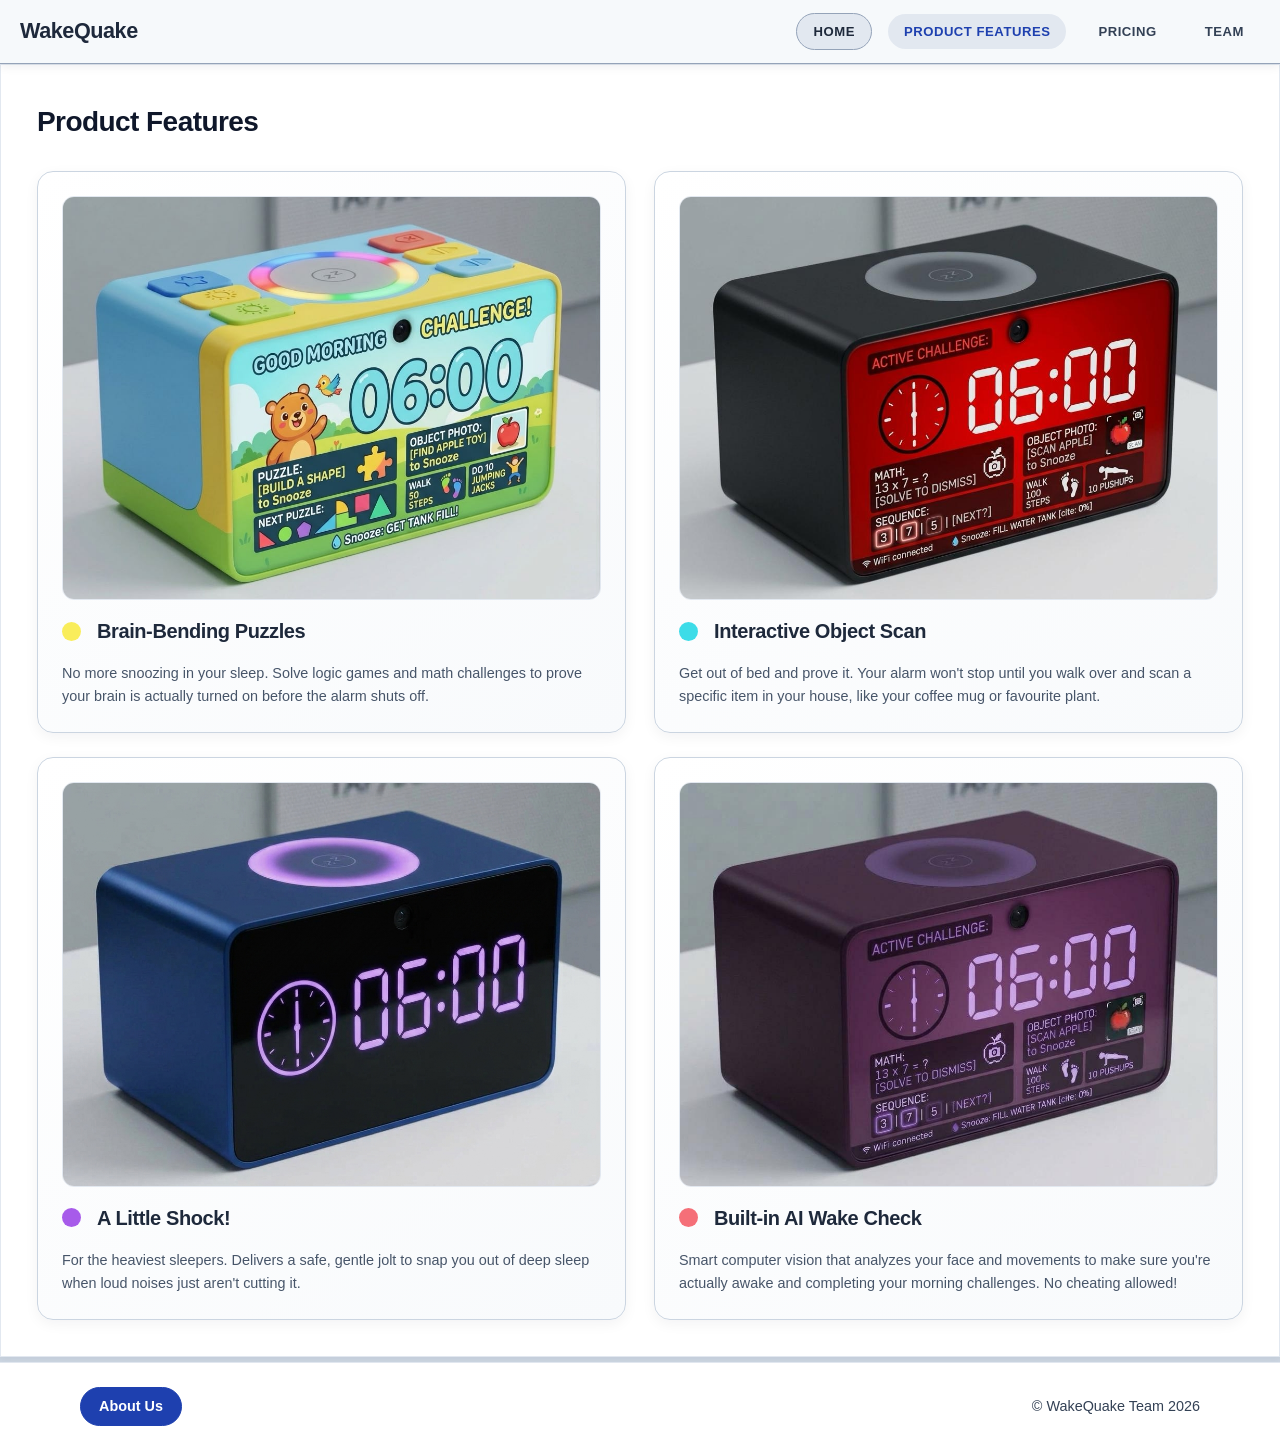
==== commit 6c2953cf: "Merge branch 'main' of https://github.com/WakeQuake/WakeQuake.github.io # Conflicts: #	index.html #	" ====
--- a/features.html
+++ b/features.html
@@ -30,13 +30,6 @@
 
   <div class="app-frame">
 
-    <!-- ADDED: Top decorative window controls (the three dashes) -->
-    <div class="window-controls">
-      <div class="window-btn"></div>
-      <div class="window-btn"></div>
-      <div class="window-btn"></div>
-    </div>
-
     <!-- Layout -->
     <div class="layout-wrapper">
 
@@ -47,29 +40,29 @@
 
           <!-- 4 feature cards with mockup imagery -->
           <div class="fgrid">
-            <a class="fcard" id="feature-1" href="#feature-1">
+            <div class="fcard" id="feature-1">
               <img class="fcard-image" src="mockups/image1.png" alt="WakeQuake Classic finish showing a puzzle and object-photo challenge" />
-              <div class="flabel"><span class="dot yellow" aria-hidden="true"></span>Riddles, Puzzles &amp; Real Challenges</div>
-              <p class="fcard-text">Every snooze triggers a new riddle, shape puzzle, or geography quiz. WakeQuake won't go quiet until your brain is actually switched on.</p>
-            </a>
+              <div class="flabel"><span class="dot yellow" aria-hidden="true"></span>Brain-Bending Puzzles</div>
+              <p class="fcard-text">No more snoozing in your sleep. Solve logic games and math challenges to prove your brain is actually turned on before the alarm shuts off.</p>
+            </div>
 
-            <a class="fcard" id="feature-2" href="#feature-2">
+            <div class="fcard" id="feature-2">
               <img class="fcard-image" src="mockups/image2.png" alt="WakeQuake Active finish showing a math and object-scan challenge" />
-              <div class="flabel"><span class="dot cyan" aria-hidden="true"></span>AI That Actually Checks</div>
-              <p class="fcard-text">Solve a math equation, repeat a number sequence, or scan a specific object with the built-in camera — WakeQuake verifies you're really awake before it stops.</p>
-            </a>
+              <div class="flabel"><span class="dot cyan" aria-hidden="true"></span>Interactive Object Scan</div>
+              <p class="fcard-text">Get out of bed and prove it. Your alarm won't stop until you walk over and scan a specific item in your house, like your coffee mug or favourite plant.</p>
+            </div>
 
-            <a class="fcard" id="feature-3" href="#feature-3">
-              <img class="fcard-image" src="mockups/image3.png" alt="WakeQuake Horizon finish with ambient light ring" />
-              <div class="flabel"><span class="dot purple" aria-hidden="true"></span>Designed to Wake You Gently First</div>
-              <p class="fcard-text">A soft rotating light ring builds gradually before the alarm sounds, while the anodized aluminum body looks as good on your nightstand as it sounds in the morning.</p>
-            </a>
+            <div class="fcard" id="feature-3">
+              <img class="fcard-image" src="mockups/image_purple.jpg" alt="WakeQuake Horizon finish with ambient light ring" />
+              <div class="flabel"><span class="dot purple" aria-hidden="true"></span>A Little Shock!</div>
+              <p class="fcard-text">For the heaviest sleepers. Delivers a safe, gentle jolt to snap you out of deep sleep when loud noises just aren't cutting it.</p>
+            </div>
 
-            <a class="fcard" id="feature-4" href="#feature-4">
+            <div class="fcard" id="feature-4">
               <img class="fcard-image" src="mockups/image4.png" alt="WakeQuake Deluxe finish in deep purple" />
-              <div class="flabel"><span class="dot coral" aria-hidden="true"></span>4 Finishes, One Mission</div>
-              <p class="fcard-text">From the playful Classic to the deep-toned Deluxe, every WakeQuake finish shares the same mission: get you out of bed, every single time.</p>
-            </a>
+              <div class="flabel"><span class="dot coral" aria-hidden="true"></span>Built-in AI Wake Check</div>
+              <p class="fcard-text">Smart computer vision that analyzes your face and movements to make sure you're actually awake and completing your morning challenges. No cheating allowed!</p>
+            </div>
           </div>
         </section>
       </main>
@@ -77,6 +70,13 @@
     </div>
   </div>
 
+  <footer class="site-footer">
+    <div class="site-footer-inner">
+      <a href="team.html" class="footer-about-btn">About Us</a>
+      <span class="footer-copyright">&copy; WakeQuake Team 2026</span>
+    </div>
+  </footer>
+
   <script src="app.js"></script>
 </body>
 </html>
--- a/styles.css
+++ b/styles.css
@@ -20,8 +20,8 @@
   --text-subtle: #64748b;
 
   /* Color Palette - Brand & Accents */
-  --accent-primary: #2563eb;
-  --accent-primary-hover: #1d4ed8;
+  --accent-primary: #1e40af;
+  --accent-primary-hover: #1e3a8a;
   --dot-yellow: #f9ed5b;
   --dot-cyan: #3ddce8;
   --dot-purple: #a75bea;
@@ -882,11 +882,6 @@
   justify-content: space-between;
   min-height: 240px;
   text-align: center;
-}
-
-.pricing-card.featured {
-  border-color: var(--accent-primary);
-  box-shadow: var(--shadow-card-hover);
 }
 
 .pricing-ribbon {
@@ -1318,8 +1313,8 @@
 
 /* ==========================================================================
    Home Hero Banner (index.html)
-   Thin full-width banner: the image is cropped to a short strip
-   instead of being displayed at its natural size.
+   Online design (centered title, dark backdrop, fade-in) kept,
+   but the banner is a thin strip instead of a full-screen block.
    ========================================================================== */
 
 .full-hero-banner {
@@ -1327,39 +1322,186 @@
   width: 100%;
   height: clamp(180px, 32vh, 320px);
   overflow: hidden;
+  background-color: #000000;
+  display: flex;
+  align-items: center;
+  justify-content: center;
 }
 
 .full-hero-bg {
+  position: absolute;
+  inset: 0;
   width: 100%;
   height: 100%;
   max-width: none;
   object-fit: cover;
   object-position: center 55%;
+  opacity: 0.6;
 }
 
 .full-hero-overlay {
-  position: absolute;
-  inset: 0;
-  display: flex;
-  align-items: flex-end;
-  padding: 20px 28px;
-  background: linear-gradient(to top, rgba(15, 23, 42, 0.55), rgba(15, 23, 42, 0) 60%);
+  position: relative;
+  z-index: 1;
+  text-align: center;
+  padding: 0 24px;
 }
 
 .full-hero-title {
+  margin: 0;
+  font-family: Helvetica, "Helvetica Neue", Arial, sans-serif;
+  font-weight: 700;
+  font-size: clamp(2.2rem, 6vw, 4.5rem);
   color: #ffffff;
-  font-size: clamp(1.6rem, 4vw, 2.6rem);
-  font-weight: 800;
   letter-spacing: -0.02em;
-  text-shadow: 0 2px 8px rgba(0, 0, 0, 0.35);
+  text-shadow: 0 4px 24px rgba(0, 0, 0, 0.45);
 }
 
 @media (max-width: 768px) {
   .full-hero-banner {
     height: 160px;
   }
-
-  .full-hero-overlay {
-    padding: 14px 16px;
-  }
-}
+}
+
+/* Hero title fade-in from bottom on load */
+@keyframes heroFadeInUp {
+  from {
+    opacity: 0;
+    transform: translateY(28px);
+  }
+  to {
+    opacity: 1;
+    transform: translateY(0);
+  }
+}
+
+.full-hero-title {
+  animation: heroFadeInUp 0.9s cubic-bezier(0.22, 1, 0.36, 1) forwards;
+}
+
+/* Hide navbar initially on homepage and reveal on scroll */
+.top-navbar.navbar-scroll-reveal {
+  position: fixed;
+  top: 0;
+  left: 0;
+  right: 0;
+  z-index: 1000;
+  opacity: 0;
+  transform: translateY(-100%);
+  pointer-events: none;
+  transition: opacity 0.35s ease, transform 0.35s ease;
+}
+
+.top-navbar.navbar-scroll-reveal.is-visible {
+  opacity: 1;
+  transform: translateY(0);
+  pointer-events: auto;
+}
+
+body.home-page {
+  padding-top: 0;
+}
+
+/* Filler heading & body next to alarm clock gallery, fading in from right */
+.hero-filler-info {
+  display: flex;
+  flex-direction: column;
+  justify-content: center;
+  gap: 14px;
+  opacity: 0;
+  transform: translateX(36px);
+  transition: opacity 0.75s cubic-bezier(0.22, 1, 0.36, 1),
+              transform 0.75s cubic-bezier(0.22, 1, 0.36, 1);
+}
+
+.hero-filler-info.is-visible {
+  opacity: 1;
+  transform: translateX(0);
+}
+
+.hero-filler-heading {
+  margin: 0;
+  font-size: 1.75rem;
+  font-weight: 700;
+  color: var(--text-primary, #111827);
+  line-height: 1.25;
+}
+
+.hero-filler-body {
+  margin: 0;
+  font-size: 1rem;
+  line-height: 1.65;
+  color: var(--text-secondary, #4b5563);
+}
+
+img.avatar-pill {
+  object-fit: cover;
+}
+
+.hero-filler-btn {
+  display: inline-block;
+  align-self: flex-start;
+  margin-top: 6px;
+  padding: 12px 24px;
+  border-radius: 999px;
+  background-color: var(--accent-primary);
+  color: #ffffff;
+  font-weight: 600;
+  font-size: 0.95rem;
+  text-decoration: none;
+  border: 1px solid var(--accent-primary);
+  transition: background-color 0.2s ease, color 0.2s ease;
+  cursor: pointer;
+}
+
+.hero-filler-btn:hover {
+  background-color: #ffffff;
+  color: var(--accent-primary);
+}
+
+body.page-fade-out {
+  opacity: 0;
+  transition: opacity 0.1s ease;
+}
+
+.site-footer {
+  width: 100%;
+  padding: 24px 32px;
+  margin-top: 5px;
+  border-top: 1px solid var(--border-subtle, #e5e7eb);
+  background-color: var(--bg-surface, #ffffff);
+}
+
+.site-footer-inner {
+  max-width: 1120px;
+  margin: 0 auto;
+  display: flex;
+  align-items: center;
+  justify-content: space-between;
+  flex-wrap: wrap;
+  gap: 12px;
+}
+
+.footer-about-btn {
+  display: inline-flex;
+  align-items: center;
+  padding: 8px 18px;
+  border-radius: 999px;
+  background-color: var(--accent-primary);
+  color: #ffffff;
+  font-weight: 600;
+  font-size: 0.9rem;
+  text-decoration: none;
+  border: 1px solid var(--accent-primary);
+  transition: background-color 0.2s ease, color 0.2s ease;
+}
+
+.footer-about-btn:hover {
+  background-color: #ffffff;
+  color: var(--accent-primary);
+}
+
+.footer-copyright {
+  margin-left: auto;
+  font-size: 0.9rem;
+  color: var(--text-secondary, #4b5563);
+}
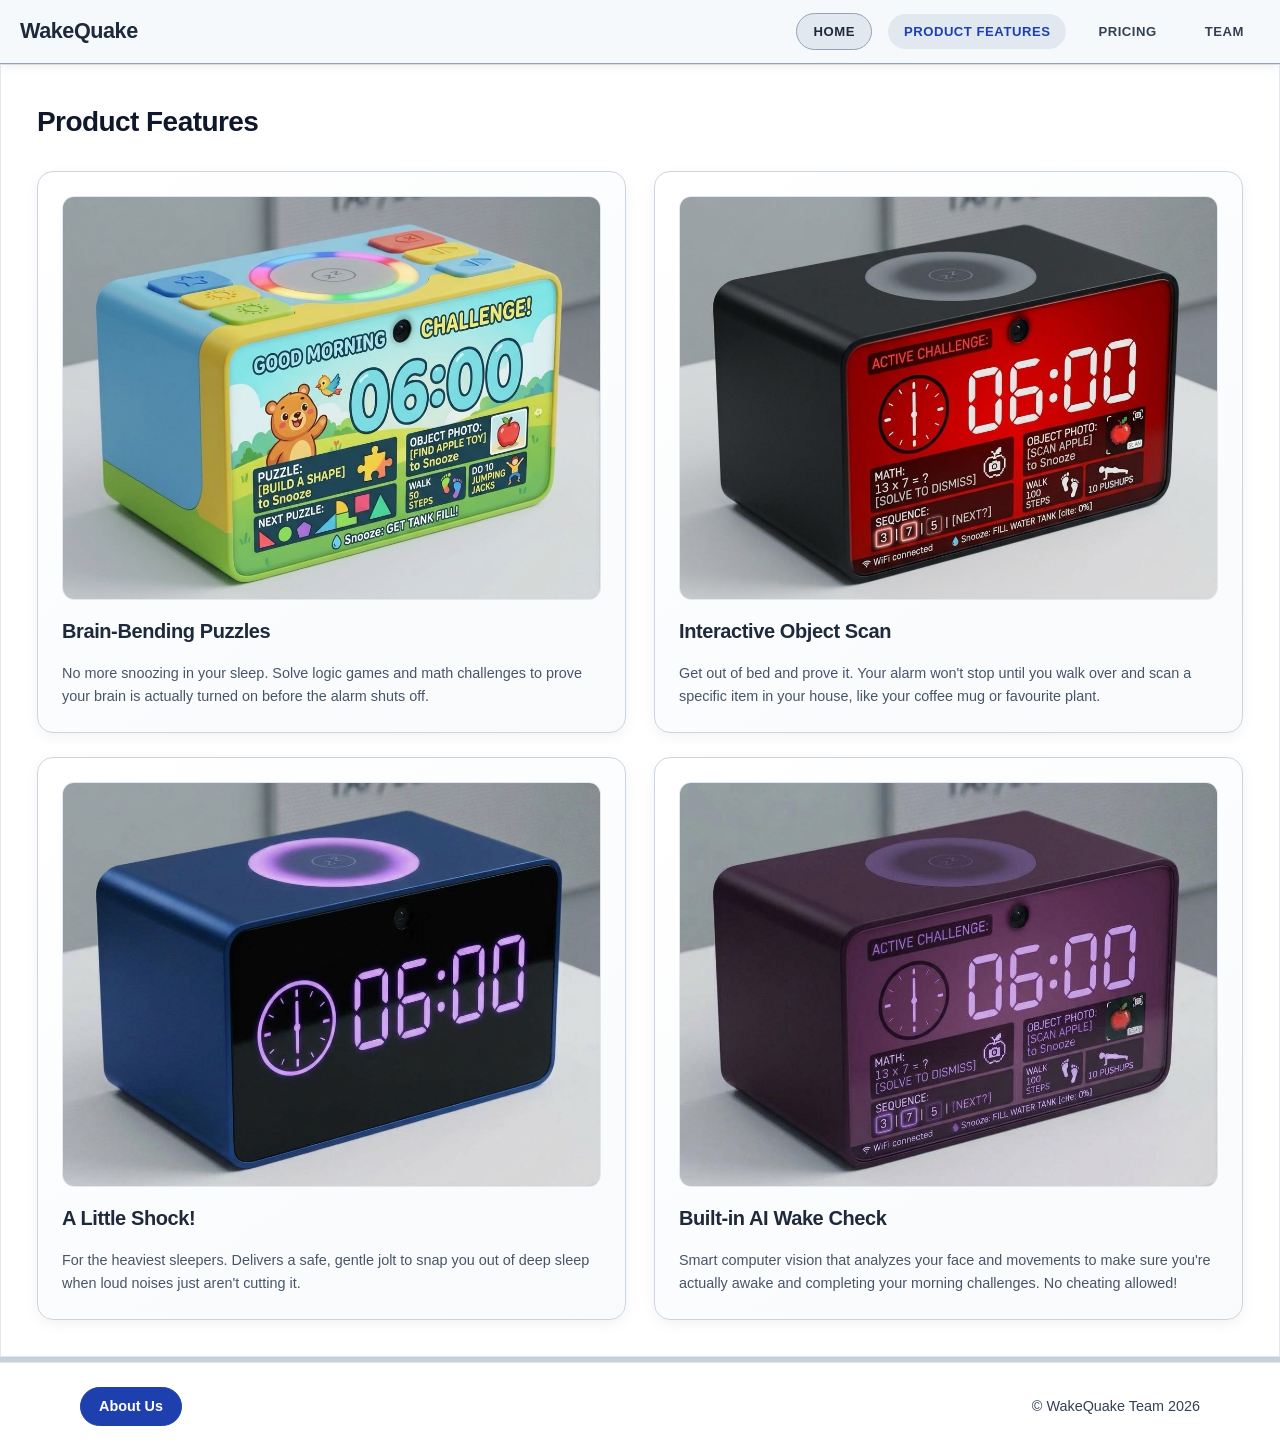
==== commit 914c7924: "Remove dots" ====
--- a/features.html
+++ b/features.html
@@ -1,5 +1,5 @@
-<!doctype html>
-<html lang="fr">
+<!DOCTYPE html>
+<html lang="en">
 <head>
   <meta charset="UTF-8" />
   <meta name="viewport" content="width=device-width, initial-scale=1" />
@@ -7,18 +7,18 @@
   <link rel="stylesheet" href="styles.css" />
 </head>
 <body>
-  <!-- Persistent top navbar -->
+  <!-- top nav -->
   <header class="top-navbar">
     <div class="top-navbar-inner">
-      <!-- Name linking to index.html -->
+
       <a href="index.html" class="brand-title">WakeQuake</a>
 
-      <!-- Mobile nav toggle -->
+      <!-- nav2 -->
       <button class="nav-toggle" id="navToggle" aria-label="Toggle navigation" aria-expanded="false" aria-controls="navLinks">
         <span class="nav-toggle-bar"></span>
       </button>
 
-      <!-- Navigation links: Home, Product Features (active), Pricing, Team -->
+      <!-- nav links -->
       <nav class="nav-links" id="navLinks" aria-label="Main navigation">
         <a href="index.html" class="nav-item special-home-btn">Home</a>
         <a href="features.html" class="nav-item active">Product Features</a>
@@ -30,37 +30,37 @@
 
   <div class="app-frame">
 
-    <!-- Layout -->
+    <!-- layout -->
     <div class="layout-wrapper">
 
-      <!-- Main content-->
+      <!-- main-->
       <main class="main-content">
         <section class="page-card">
           <h1 class="page-title">Product Features</h1>
 
-          <!-- 4 feature cards with mockup imagery -->
+          <!-- feature cards -->
           <div class="fgrid">
             <div class="fcard" id="feature-1">
               <img class="fcard-image" src="mockups/image1.png" alt="WakeQuake Classic finish showing a puzzle and object-photo challenge" />
-              <div class="flabel"><span class="dot yellow" aria-hidden="true"></span>Brain-Bending Puzzles</div>
+              <div class="flabel">Brain-Bending Puzzles</div>
               <p class="fcard-text">No more snoozing in your sleep. Solve logic games and math challenges to prove your brain is actually turned on before the alarm shuts off.</p>
             </div>
 
             <div class="fcard" id="feature-2">
               <img class="fcard-image" src="mockups/image2.png" alt="WakeQuake Active finish showing a math and object-scan challenge" />
-              <div class="flabel"><span class="dot cyan" aria-hidden="true"></span>Interactive Object Scan</div>
+              <div class="flabel">Interactive Object Scan</div>
               <p class="fcard-text">Get out of bed and prove it. Your alarm won't stop until you walk over and scan a specific item in your house, like your coffee mug or favourite plant.</p>
             </div>
 
             <div class="fcard" id="feature-3">
               <img class="fcard-image" src="mockups/image_purple.jpg" alt="WakeQuake Horizon finish with ambient light ring" />
-              <div class="flabel"><span class="dot purple" aria-hidden="true"></span>A Little Shock!</div>
+              <div class="flabel">A Little Shock!</div>
               <p class="fcard-text">For the heaviest sleepers. Delivers a safe, gentle jolt to snap you out of deep sleep when loud noises just aren't cutting it.</p>
             </div>
 
             <div class="fcard" id="feature-4">
               <img class="fcard-image" src="mockups/image4.png" alt="WakeQuake Deluxe finish in deep purple" />
-              <div class="flabel"><span class="dot coral" aria-hidden="true"></span>Built-in AI Wake Check</div>
+              <div class="flabel">Built-in AI Wake Check</div>
               <p class="fcard-text">Smart computer vision that analyzes your face and movements to make sure you're actually awake and completing your morning challenges. No cheating allowed!</p>
             </div>
           </div>
